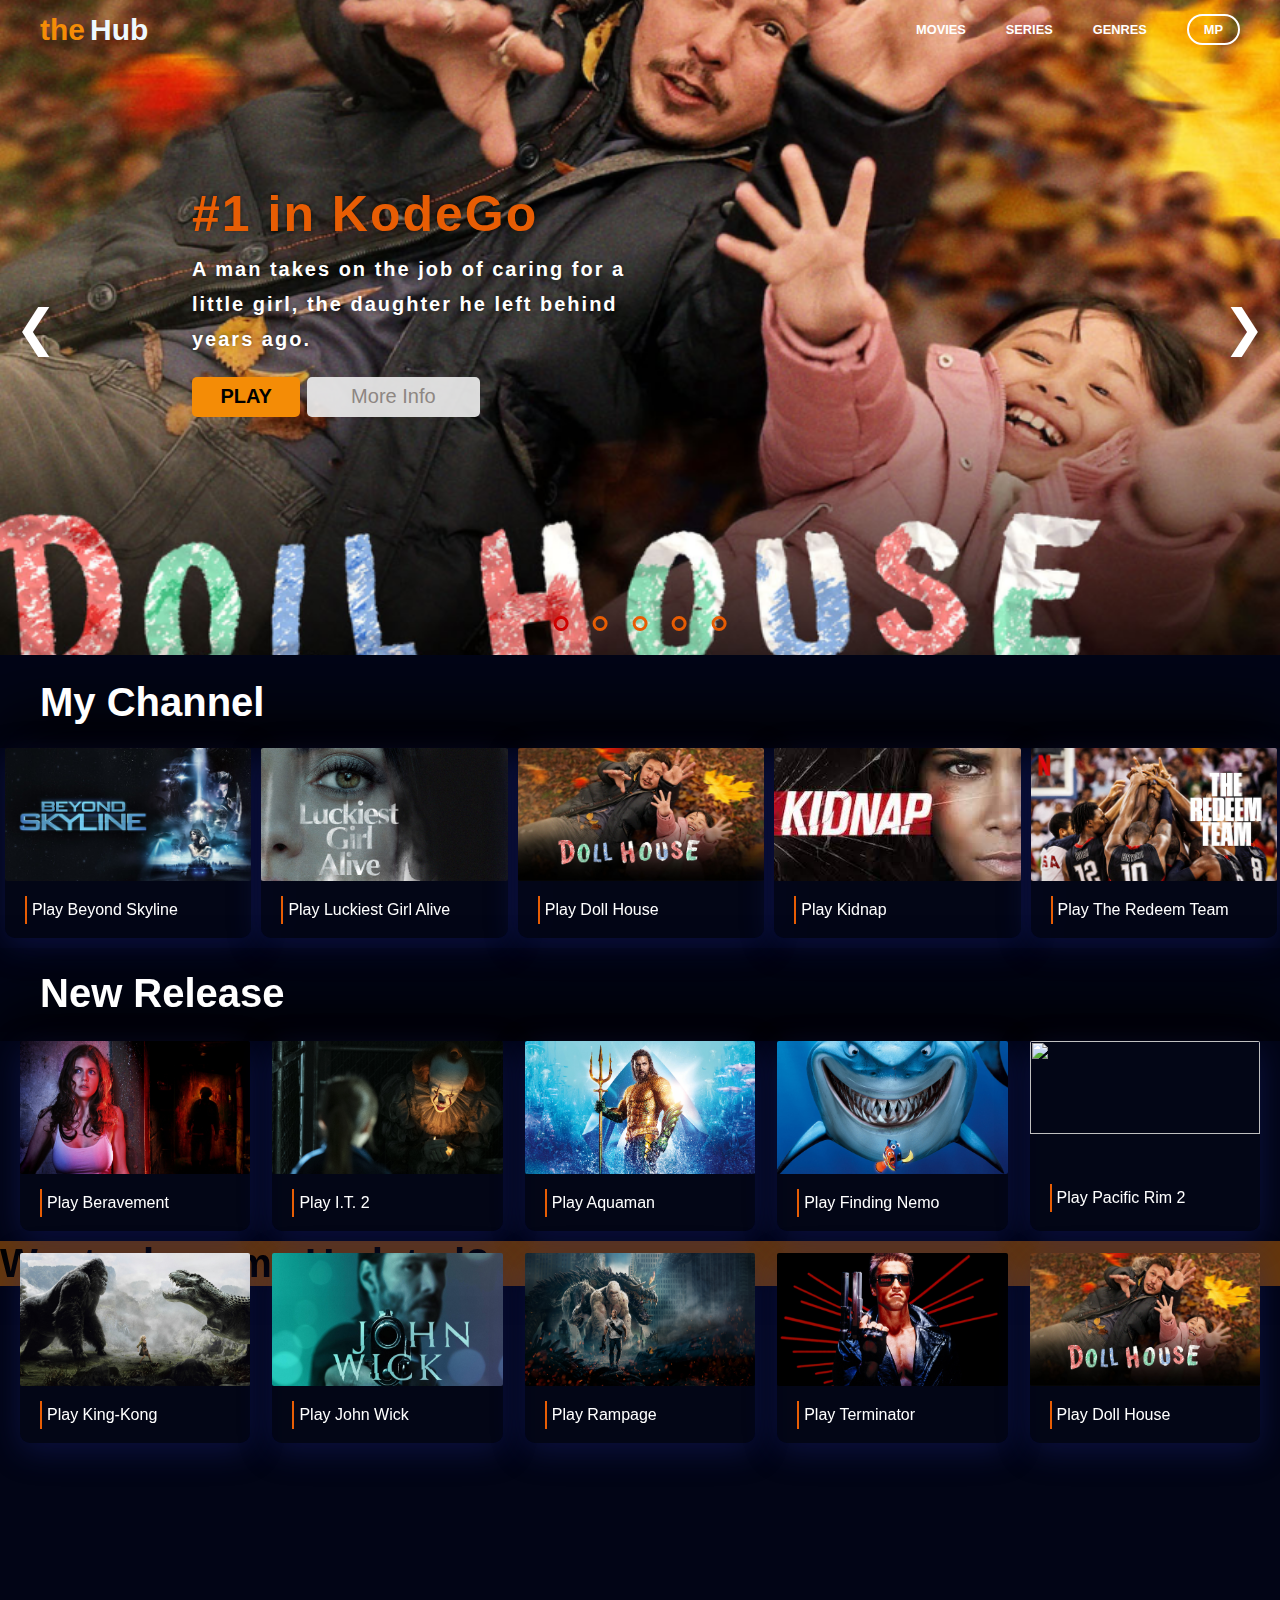
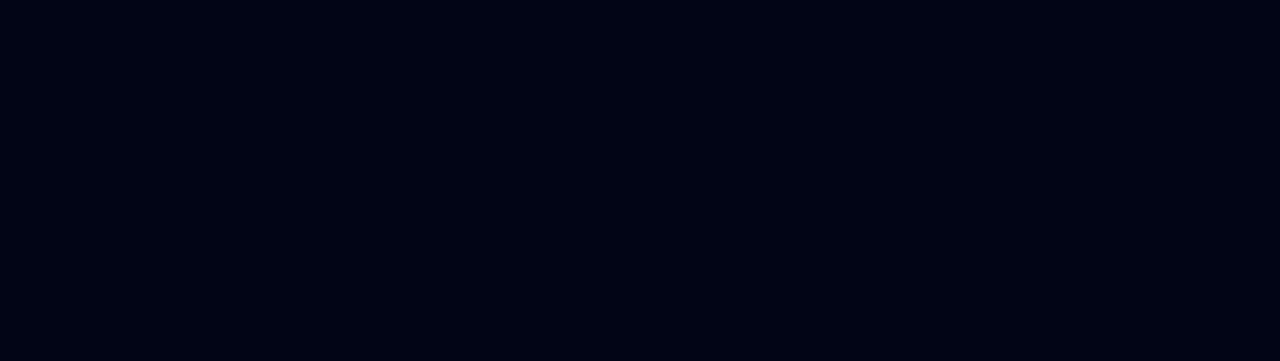
==== Home.html @ fedbc0a7 "added" ====
<!DOCTYPE html>
<html>
  <head>
    <meta http-equiv="X-UA-Compatible" content="IE=edge">
    <meta name="viewport" content="width=device-width, initial-scale=1" />
    <meta charset="UTF-8">
    <link rel="shortcut icon" href="play.png" type="image">
    <title>theHub</title>
  </head>
  <style>
    *{
	    margin: 0;
	    padding: 0;
	    box-sizing: border-box;
	    font-family: sans-serif;
    }
    body{
      background-color: #020516;
      height:50%;
    }
    header{
      height: 60px;
      width: 100%;
      position: absolute;
      top: 0;
      font-family: sans-serif;
	    z-index: 2;
    }
    #logo{
      line-height: 60px;
      margin-left: 40px;
      display: inline-block;
	    cursor: pointer;
	    font-size: 30px;
	    font-weight: bold;
	    color: #F48C06  /* official orange*/
    }
    #logo:hover{
      color: #eef9ff; /* white */
    }
    #logo-s{
	    color: #eef9ff; /* white */
	    margin-left: 5px;
    }
    #logo:hover #logo-s{
	    color: #F48C06; /* official orange*/
    }
    .sign{
	    float: right;
      font-size:80%;
	    line-height: 60px;
	    margin-right: 40px;
    }
    .sign a{
	    color: #fff;
	    font-weight: bold;
	    text-decoration: none;
    }
    .profile{
	    border: 2px solid #fff;
	    border-radius: 50px;
	    padding: 6px 15px;
    }
    .sign a:hover{
	    color:#F48C06;
	    border-color: #F48C06; 
    }
                /* 2 */
    .slider{
	    position: relative;
	    width: 100%;
	    background: #03071E; 
    }
    .myslide{
	    height: 655px;
	    display: none;
	    overflow: hidden;
    }
    .prev, .next{
	    position: absolute;
	    top: 50%;
	    transform: translate(0, -50%);
	    font-size: 50px;
	    padding: 15px;
	    cursor: pointer;
	    color: #fff;
	    transition: 0.1s;
	    user-select: none;
    }
    .prev:hover, .next:hover{
	    color: #F48C06;
    }
    .next{
	    right: 0;
    }
    .dotsbox{
	    position: absolute;
	    left: 50%;
	    transform: translate(-50%);
	    bottom: 20px;
	    cursor: pointer;
    }
    .dot{
	    display: inline-block;
	    width: 15px;
	    height: 15px;
	    border: 3px solid #E85D04;
	    border-radius: 50%;
	    margin: 0 10px;
	    cursor: pointer;
    }
        /* /2 */
    /* javascript */
    .active, .dot:hover{
      color: #D00000;
	    border-color: #D00000;
    }
    .fade {
      -webkit-animation-name: fade;
      -webkit-animation-duration: 1.5s;
      animation-name: fade;
      animation-duration: 1.5s;
    }
    @-webkit-keyframes fade {
      from {opacity: 0.8}
        to {opacity: 1}
      }

    @keyframes fade {
      from {opacity: 0.8}
        to {opacity: 1}
      }
            /* 3 */
    .txt{
	    position: absolute;
	    color: #fff;
	    letter-spacing: 2px;
	    line-height: 35px;
	    top: 30%;
	    left: 15%;
	    -webkit-animation-name: posi;
  	  -webkit-animation-duration: 2s;
  	  animation-name: posi;
  	  animation-duration: 2s;
	    z-index: 1;
    }
    @-webkit-keyframes posi {
      from {left: 25%;}
      to {left: 15%;}
    }
    @keyframes posi {
    from {left: 25%;}
    to {left: 15%;}
    }
    .txt h1{
	    color: #E85D04;
	    font-size: 50px;
      font-family: sans-serif;
	    margin-bottom: 20px;
      text-shadow: 0px -1px 4px rgba(0,0,0,0.55); 
    }
    .txt p{
	    font-weight: bold;
      width:100%;
	    font-size: 20px;
      text-shadow: 0px -1px 4px rgba(0,0,0,0.55);
      margin-bottom:20px;
    }
    .playbtn{
      color: black;
      background-color: #F48C06;
      height:40px;
	    font-size: 20px;
	    padding:5px 10px 5px 10px;
      text-decoration: none;
      border:0px;
      border-radius: 5px;
      width:25%;
    }
    .morebtn{
      color: #97908b;
      height:40px;
	    font-size: 20px;
	    padding:5px 10px 5px 10px;
      text-decoration: none;
      border:0px;
      opacity: 0.9;
      border-radius: 5px;
      width:40%;
    }
    .playbtn:hover, .morebtn:hover{
	    opacity: 0.5;
    }
          /* /3 */

          /* 4 */
    .slideimg{
	    transform: scale(1.5, 1.5);
	    -webkit-animation-name: zoomin;
      -webkit-animation-duration: 40s;
  	  animation-name: zoomin;
  	  animation-duration: 40s;
    }
    @-webkit-keyframes zoomin {
    from {transform: scale(1, 1);}
    to {transform: scale(1.5, 1.5);}
    }
    @keyframes zoomin {
    from {transform: scale(1, 1);}
    to {transform: scale(1.5, 1.5);}
    }
   
    /*Small Features with FLex*/
    .cemetery {
      position: absolute;
      font-size: 125%;
      flex-direction: row;
      width:100%;
      height:100%;
      display: block;
      margin-top: 25px;
      text-shadow: 0px 4px 10px 2px gray;
    }
    .cemetery2 {
      position: absolute;
      font-size: 100%;
      width:100%;
      height:110%;
      flex-wrap:nowrap;
      flex-direction: row;
      text-shadow: 0px 4px 10px 2px gray;
      margin-top:0px;
      padding-top:0px;
    }
    .casket {
      display: flex;
      flex-direction: row;
      width: 100%;
      height:200px;
      margin-top: 0px;
      flex-wrap: nowrap;
      align-content: flex-start;
      text-align: center;
      justify-content: center;
      gap: 2px;
      box-shadow: 5px -21px 67px 5px rgba(0, 0, 0, 1);
    }
    .casket2 {
      display: flex;
      flex-direction: row;
      width: 100%;
      height:200px;
      margin-top: 0px;
      display: flex;
      flex-wrap: wrap;
      align-content: flex-start;
      text-align:left;
      justify-content: center;
      gap: 2px;
      box-shadow: 5px -21px 67px 5px rgba(0, 0, 0, 1);
    }
    .lineups {
      align-content: flex-start;  
      width: 20%;
      height: 190px;
      padding-bottom: 0px;
      margin: 0px 3px 3px 5px;
      background: rgba( 36, 34, 34, 0.05 );
      box-shadow: 0 8px 32px 0 rgba( 31, 38, 135, 0.37 );
      backdrop-filter: blur( 18px );
      -webkit-backdrop-filter: blur( 18px );
      border-radius: 10px;
    }
    .lineups2 {
      align-content: flex-start;  
      width: 18%;
      height: 95%;
      margin: 0px 10px 20px 10px;
      background: rgba( 36, 34, 34, 0.05 );
      box-shadow: 0 8px 32px 0 rgba( 31, 38, 135, 0.37 );
      backdrop-filter: blur( 18px );
      -webkit-backdrop-filter: blur( 18px );
      border-radius: 10px;
    }
    img {
      width: 100%;
      height:70%;
      border-radius: 2px;
    }
    .zoomin .lineups{
      height: 100%;
      width: 100%;
      border-radius: 2px;
      -webkit-transition: all 0.8s ease;
      -moz-transition: all 0.8s ease;
      -ms-transition: all 0.8s ease;
      transition: all 0.8s ease;
    }
    .zoomin .lineups2{
      height: 100%;
      width: 100%;
      border-radius: 2px;
      -webkit-transition: all 0.8s ease;
      -moz-transition: all 0.8s ease;
      -ms-transition: all 0.8s ease;
      transition: all 0.8s ease;
    }
    .lineups-content{
      text-align: left;
      color:white;
      margin:10px 20px;
      font-size: 80%;
      padding:5px;
      border-left: 2px  solid#E85D04;
    }
     .lineups:hover {
      height:105%;
      margin:2px;
      justify-content: center;
      display:block;
      border-radius: 5px;
    }
    .lineups2:hover {
      height:100%;
      margin:2px;
      justify-content: center;
      display:block;
      border-radius: 5px;
    }
    @media (max-width: 800px) {
      .box {
        flex: 50%;
      }
    }
     /*Responsiveness in Tablet*/
     @media screen and (max-width: 800px){
	    .myslide{
		    height: 500px;
      }
	      .txt{
		      letter-spacing: 2px;
		      line-height: 25px;
		      top: 50%;
		      left: 50%;
		      transform: translate(-50%, -50%);
		      -webkit-animation-name: posi2;
		      -webkit-animation-duration: 2s;
		      animation-name: posi2;
		      animation-duration: 2s;
	    }
	  @-webkit-keyframes posi2 {
	    from {top: 35%;}
	      to {top: 50%;}
	    }
	  @keyframes posi2 {
	    from {top: 35%;}
	      to {top: 50%;}
	  }
	  .txt h1{
		  font-size: 40px;
	  }
	  .txt p{
		  font-size: 13px;
      font-family:'Franklin Gothic Medium', 'Arial Narrow', Arial, sans-serif;
    }
  }
        /*responsiveness in smaller machine*/
    @media screen and (max-width: 520px){
	    .txt h1{
		    font-size: 20px;
		    margin-bottom: 20px;
    }
	  .sign{
		  margin-right: 5px;
	  }
	  .sign a{
		font-size: 8px;
	    }
    .txt p{
      font-size:10px;
      line-height: 10px;
      margin-bottom:20px;
      width:100%;
    }
    .playbtn, .morebtn{
      font-size:10px;
    }
    .lineups{
      height:50%;
    }
    .cemetery, .cemetery2 h1{
      font-size: 80%;
    }
    .dot{
      width:10px;
      height:10px;
      bottom:50px;
    }
    .myslide{
      height:300px;
    }
    }
    /*responsiveness in smallest machine*/
  @media screen and (max-width: 400px){
    .cemetery{
      display: flex;
      align-items: flex-start;
      flex-wrap: wrap;
    }
    .casket{
      margin-top: 0;
    }
    .cemetery2{
      visibility:hidden;
    }
  }
  </style>
  <body>
      <header>
        <div id="logo">the<span id="logo-s">Hub</span></div>
        <span class="sign"><a class="profile" href="#">MP</a></span>
        <span class="sign"><a href="#">GENRES</a></span>
        <span class="sign"><a href="#">SERIES</a></span>
        <span class="sign"><a href="#">MOVIES</a></span>
      </header>
      
        <div class="slider">
        <!-- fade css -->
        <div class="myslide fade">
          <div class="txt">
            <h1>#1 in KodeGo</h1>
            <p>A man takes on the job of caring for a<br>little girl, the daughter he left behind<br>years ago.</p>
            <a href="#"><button class="playbtn"><b>PLAY</b></button></a>
            <a href="#"><button class="morebtn">More Info</button></a>
          </div>
          <img class="slideimg" src="3.png" style="width: 100%; height: 100%;">
        </div>
        
        <div class="myslide fade">
          <div class="txt">
            <h1>#1 in WD28</h1>
            <p>Mensa-fied best friends and roommates Leonard<br>and Sheldon, physicists who work at the California<br>Institute of Technology, may be able to tell everybody<br>more than they want to know about quantum physics,<br>but getting through most basic social situations,<br>especially ones involving women, totally baffles them.</p>
            <a href="#"><button class="playbtn"><b>PLAY</b></button></a>
            <a href="#"><button class="morebtn">More Info</button></a>
          </div>
          <img class="slideimg" src="11.jpg" style="width: 100%; height: 100%;">
        </div>
        
        <div class="myslide fade">
          <div class="txt">
            <h1>New Release</h1>
            <p> A midnight showing of an early 1970's horror<br>movie turns to chaos when the Killer from<br>the movie comes out of the film to attack<br>those in the theater.</p>
            <a href="#"><button class="playbtn"><b>PLAY</b></button></a>
            <a href="#"><button class="morebtn">More Info</button></a>
          </div>
          <img src="9.jpg" class="slideimg" style="width: 100%; height: 100%;">
        </div>
        
        <div class="myslide fade">
          <div class="txt">
            <h1>New Release</h1>
            <p>A seventeen-year-old aristocrat falls in love<br>with a kind but poor artist aboard the luxurious,<br>ill-fated R.M.S. Titanic.</p>
            <a href="#"><button class="playbtn"><b>PLAY</b></button></a>
            <a href="#"><button class="morebtn">More Info</button></a>
          </div>
          <img src="10.jpg" class="slideimg" style="width: 100%; height: 100%;">
        </div>
        
        <div class="myslide fade">
          <div class="txt">
            <h1>Hot Topic</h1>
            <p>14th-century knights transport a suspected witch<br>to a monastery, where monks deduce that her powers<br>could be the source of the Black Plague.</p>
            <a href="#"><button class="playbtn"><b>PLAY</b></button></a>
            <a href="#"><button class="morebtn">More Info</button></a>
          </div>
          <img src="7.jpg" class="slideimg" style="width: 100%; height: 100%;">
        </div>
        <!-- /fade css -->
        
        <!-- onclick js -->
        <a class="prev" onclick="plusSlides(-1)">&#10094;</a>
          <a class="next" onclick="plusSlides(1)">&#10095;</a>
        
        <div class="dotsbox" style="text-align:center">
          <span class="dot" onclick="currentSlide(1)"></span>
          <span class="dot" onclick="currentSlide(2)"></span>
          <span class="dot" onclick="currentSlide(3)"></span>
          <span class="dot" onclick="currentSlide(4)"></span>
          <span class="dot" onclick="currentSlide(5)"></span>
        </div>
        <!-- /onclick js -->
      </div>
    
    <div class="cemetery">
      <h1 style=" color:white; margin-left: 40px; margin-bottom:0px;">My Channel</h1>
      <br>
        <div class="casket">
        <div class="lineups  zoomin">
          <img src="1.jpg" />
          <p class="lineups-content">Play Beyond Skyline</p>
        </div>
        <div class="lineups zoomin">
          <img src="2.jpg" />
          <p class="lineups-content">Play Luckiest Girl Alive</p>
        </div>
        <div class="lineups zoomin">
          <img src="3.png" />
          <p class="lineups-content">Play Doll House</p>
        </div>
        <div class="lineups zoomin">
          <img src="4.jfif" />
          <p class="lineups-content">Play Kidnap</p>
        </div>
        <div class="lineups zoomin">
          <img src="5.jpg" />
          <p class="lineups-content">Play The Redeem Team</p>
        </div>
    </div>
      <br>
      <div class="cemetery2">
        <h1 style=" color:white; margin-left: 40px; margin-bottom:2px;">New Release</h1>
        <br>
        <div class="casket2">
          <div class="lineups2">
            <img src="Beravement.jpg"/>
            <p class="lineups-content">Play Beravement</p>
          </div>
          <div class="lineups2">
            <img src="IT.jpg" />
            <p class="lineups-content">Play I.T. 2</p>
          </div>
          <div class="lineups2">
            <img src="Aquaman.jpg" />
            <p class="lineups-content">Play Aquaman</p>
          </div>
          <div class="lineups2">
            <img src="Finding Nemo.jpg" />
            <p class="lineups-content">Play Finding Nemo</p>
          </div>
          <div class="lineups2">
            <img src="Pacific Rim 2.jpg" />
            <p class="lineups-content">Play Pacific Rim 2</p>
          </div>
          <div class="lineups2">
            <img src="King Kong.jpg" />
            <p class="lineups-content">Play King-Kong</p>
          </div>
          <div class="lineups2">
            <img src="John Wick.jpg" />
            <p class="lineups-content">Play John Wick</p>
          </div>
          <div class="lineups2">
            <img src="Rampage.jpg" />
            <p class="lineups-content">Play Rampage</p>
          </div>
          <div class="lineups2">
            <img src="Terminator.jpg" />
            <p class="lineups-content">Play Terminator</p>
          </div>
          <div class="lineups2">
            <img src="3.png" />
            <p class="lineups-content">Play Doll House</p>
        </div>
    </div>

    <div class="row" style="background-color:#65370D">
      <h1>Want o become Updated?</h1>
    </div>
    
    <script>
      const myslide = document.querySelectorAll('.myslide'),
	    dot = document.querySelectorAll('.dot');
        let counter = 1;
          slidefun(counter);

      let timer = setInterval(autoSlide, 8000);
        function autoSlide() {
	        counter += 1;
	        slidefun(counter);
      }
        function plusSlides(n) {
	        counter += n;
	        slidefun(counter);
	        resetTimer();
      }
      function currentSlide(n) {
	      counter = n;
	      slidefun(counter);
	      resetTimer();
      }
      function resetTimer() {
	      clearInterval(timer);
	      timer = setInterval(autoSlide, 8000);
      }
      function slidefun(n) {
	
	      let i;
	      for(i = 0;i<myslide.length;i++){
		    myslide[i].style.display = "none";
	    }
	      for(i = 0;i<dot.length;i++) {
		    dot[i].className = dot[i].className.replace(' active', '');
	    }
	    if(n > myslide.length){
	   counter = 1;
	     }
	    if(n < 1){
	    counter = myslide.length;
	    }
	    myslide[counter - 1].style.display = "block";
	      dot[counter - 1].className += " active";
      }
    </script>
  </body>
</html>
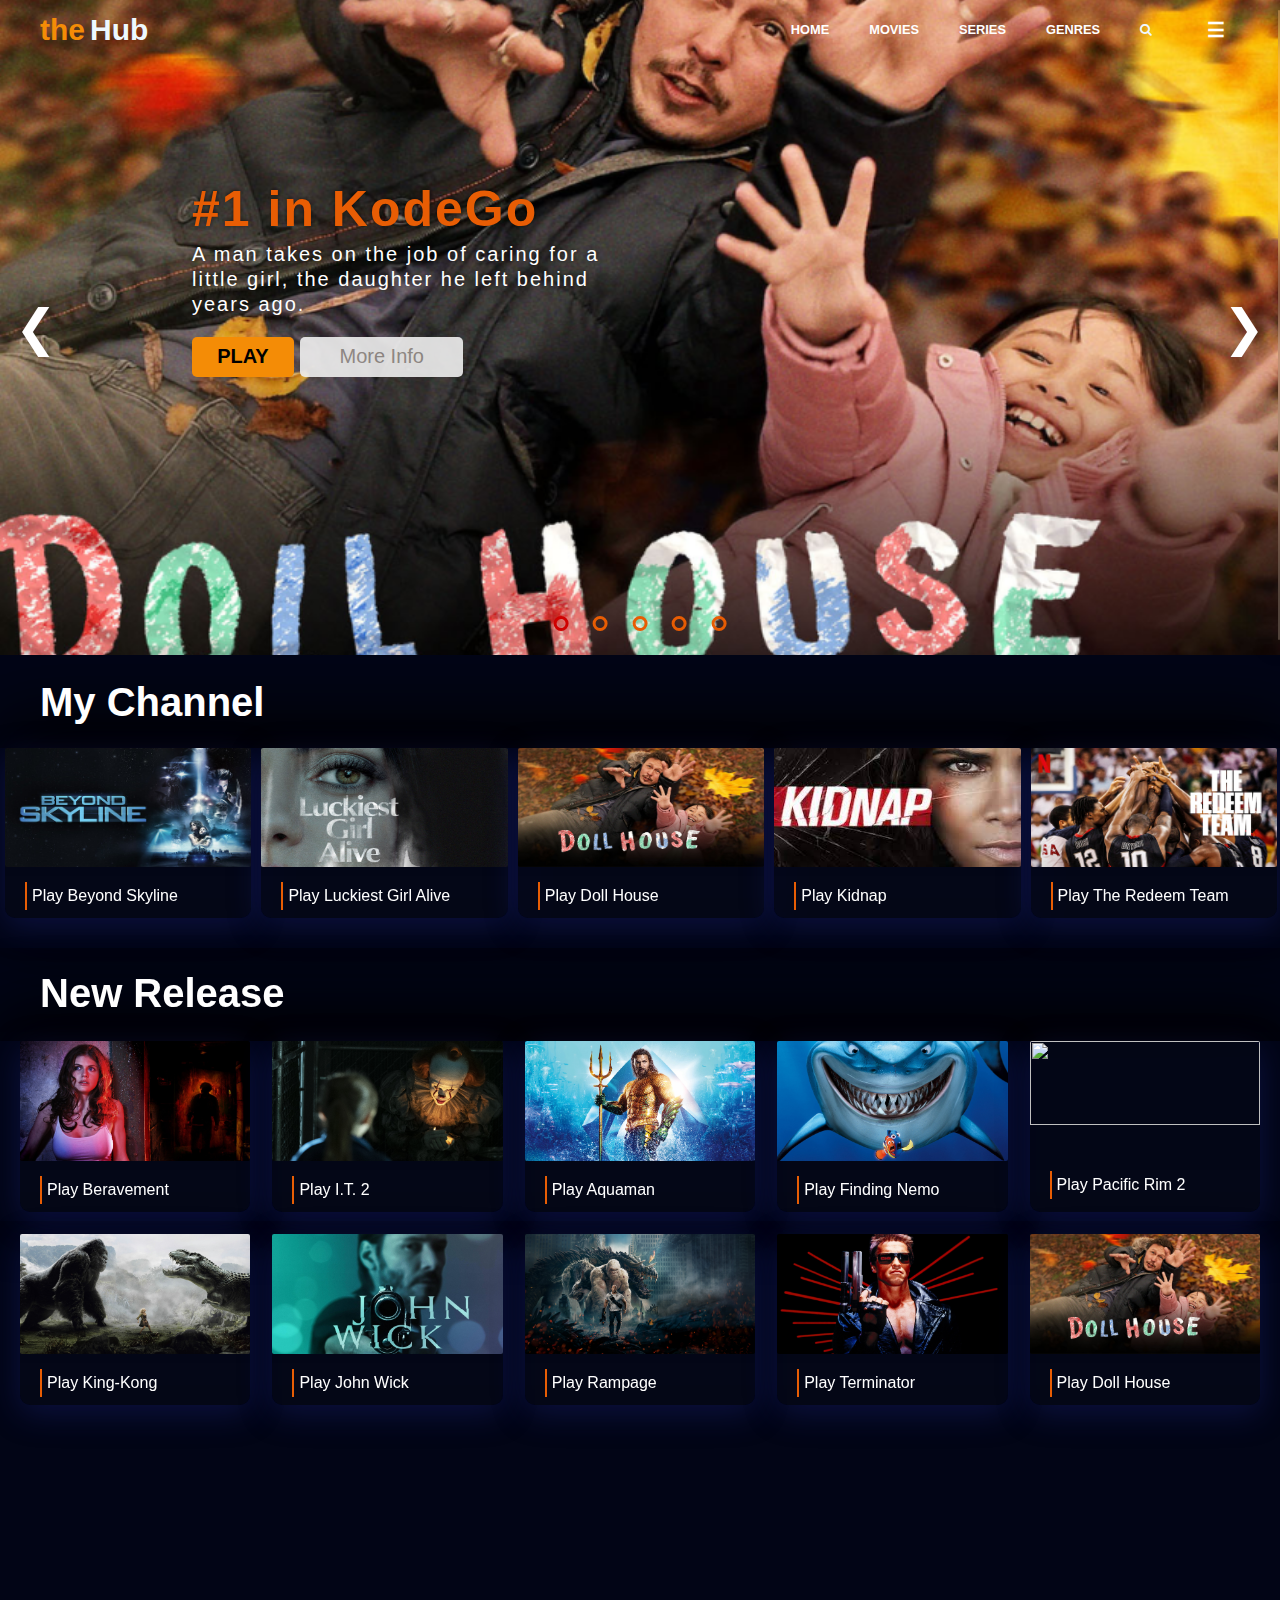
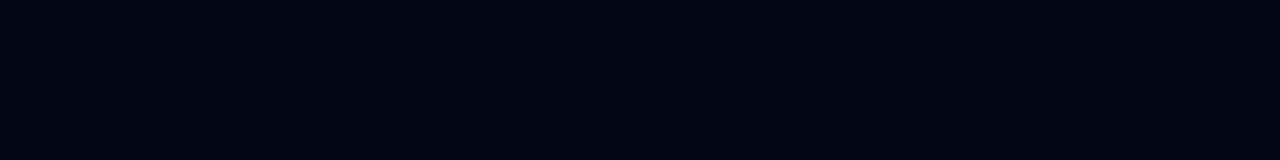
==== commit bd2b799a: "update" ====
--- a/Home.html
+++ b/Home.html
@@ -5,423 +5,40 @@
     <meta name="viewport" content="width=device-width, initial-scale=1" />
     <meta charset="UTF-8">
     <link rel="shortcut icon" href="play.png" type="image">
+    <link rel="stylesheet" href="index.css">
+    <link rel="stylesheet" href="https://cdnjs.cloudflare.com/ajax/libs/font-awesome/4.7.0/css/font-awesome.min.css">
     <title>theHub</title>
   </head>
-  <style>
-    *{
-	    margin: 0;
-	    padding: 0;
-	    box-sizing: border-box;
-	    font-family: sans-serif;
-    }
-    body{
-      background-color: #020516;
-      height:50%;
-    }
-    header{
-      height: 60px;
-      width: 100%;
-      position: absolute;
-      top: 0;
-      font-family: sans-serif;
-	    z-index: 2;
-    }
-    #logo{
-      line-height: 60px;
-      margin-left: 40px;
-      display: inline-block;
-	    cursor: pointer;
-	    font-size: 30px;
-	    font-weight: bold;
-	    color: #F48C06  /* official orange*/
-    }
-    #logo:hover{
-      color: #eef9ff; /* white */
-    }
-    #logo-s{
-	    color: #eef9ff; /* white */
-	    margin-left: 5px;
-    }
-    #logo:hover #logo-s{
-	    color: #F48C06; /* official orange*/
-    }
-    .sign{
-	    float: right;
-      font-size:80%;
-	    line-height: 60px;
-	    margin-right: 40px;
-    }
-    .sign a{
-	    color: #fff;
-	    font-weight: bold;
-	    text-decoration: none;
-    }
-    .profile{
-	    border: 2px solid #fff;
-	    border-radius: 50px;
-	    padding: 6px 15px;
-    }
-    .sign a:hover{
-	    color:#F48C06;
-	    border-color: #F48C06; 
-    }
-                /* 2 */
-    .slider{
-	    position: relative;
-	    width: 100%;
-	    background: #03071E; 
-    }
-    .myslide{
-	    height: 655px;
-	    display: none;
-	    overflow: hidden;
-    }
-    .prev, .next{
-	    position: absolute;
-	    top: 50%;
-	    transform: translate(0, -50%);
-	    font-size: 50px;
-	    padding: 15px;
-	    cursor: pointer;
-	    color: #fff;
-	    transition: 0.1s;
-	    user-select: none;
-    }
-    .prev:hover, .next:hover{
-	    color: #F48C06;
-    }
-    .next{
-	    right: 0;
-    }
-    .dotsbox{
-	    position: absolute;
-	    left: 50%;
-	    transform: translate(-50%);
-	    bottom: 20px;
-	    cursor: pointer;
-    }
-    .dot{
-	    display: inline-block;
-	    width: 15px;
-	    height: 15px;
-	    border: 3px solid #E85D04;
-	    border-radius: 50%;
-	    margin: 0 10px;
-	    cursor: pointer;
-    }
-        /* /2 */
-    /* javascript */
-    .active, .dot:hover{
-      color: #D00000;
-	    border-color: #D00000;
-    }
-    .fade {
-      -webkit-animation-name: fade;
-      -webkit-animation-duration: 1.5s;
-      animation-name: fade;
-      animation-duration: 1.5s;
-    }
-    @-webkit-keyframes fade {
-      from {opacity: 0.8}
-        to {opacity: 1}
-      }
-
-    @keyframes fade {
-      from {opacity: 0.8}
-        to {opacity: 1}
-      }
-            /* 3 */
-    .txt{
-	    position: absolute;
-	    color: #fff;
-	    letter-spacing: 2px;
-	    line-height: 35px;
-	    top: 30%;
-	    left: 15%;
-	    -webkit-animation-name: posi;
-  	  -webkit-animation-duration: 2s;
-  	  animation-name: posi;
-  	  animation-duration: 2s;
-	    z-index: 1;
-    }
-    @-webkit-keyframes posi {
-      from {left: 25%;}
-      to {left: 15%;}
-    }
-    @keyframes posi {
-    from {left: 25%;}
-    to {left: 15%;}
-    }
-    .txt h1{
-	    color: #E85D04;
-	    font-size: 50px;
-      font-family: sans-serif;
-	    margin-bottom: 20px;
-      text-shadow: 0px -1px 4px rgba(0,0,0,0.55); 
-    }
-    .txt p{
-	    font-weight: bold;
-      width:100%;
-	    font-size: 20px;
-      text-shadow: 0px -1px 4px rgba(0,0,0,0.55);
-      margin-bottom:20px;
-    }
-    .playbtn{
-      color: black;
-      background-color: #F48C06;
-      height:40px;
-	    font-size: 20px;
-	    padding:5px 10px 5px 10px;
-      text-decoration: none;
-      border:0px;
-      border-radius: 5px;
-      width:25%;
-    }
-    .morebtn{
-      color: #97908b;
-      height:40px;
-	    font-size: 20px;
-	    padding:5px 10px 5px 10px;
-      text-decoration: none;
-      border:0px;
-      opacity: 0.9;
-      border-radius: 5px;
-      width:40%;
-    }
-    .playbtn:hover, .morebtn:hover{
-	    opacity: 0.5;
-    }
-          /* /3 */
-
-          /* 4 */
-    .slideimg{
-	    transform: scale(1.5, 1.5);
-	    -webkit-animation-name: zoomin;
-      -webkit-animation-duration: 40s;
-  	  animation-name: zoomin;
-  	  animation-duration: 40s;
-    }
-    @-webkit-keyframes zoomin {
-    from {transform: scale(1, 1);}
-    to {transform: scale(1.5, 1.5);}
-    }
-    @keyframes zoomin {
-    from {transform: scale(1, 1);}
-    to {transform: scale(1.5, 1.5);}
-    }
-   
-    /*Small Features with FLex*/
-    .cemetery {
-      position: absolute;
-      font-size: 125%;
-      flex-direction: row;
-      width:100%;
-      height:100%;
-      display: block;
-      margin-top: 25px;
-      text-shadow: 0px 4px 10px 2px gray;
-    }
-    .cemetery2 {
-      position: absolute;
-      font-size: 100%;
-      width:100%;
-      height:110%;
-      flex-wrap:nowrap;
-      flex-direction: row;
-      text-shadow: 0px 4px 10px 2px gray;
-      margin-top:0px;
-      padding-top:0px;
-    }
-    .casket {
-      display: flex;
-      flex-direction: row;
-      width: 100%;
-      height:200px;
-      margin-top: 0px;
-      flex-wrap: nowrap;
-      align-content: flex-start;
-      text-align: center;
-      justify-content: center;
-      gap: 2px;
-      box-shadow: 5px -21px 67px 5px rgba(0, 0, 0, 1);
-    }
-    .casket2 {
-      display: flex;
-      flex-direction: row;
-      width: 100%;
-      height:200px;
-      margin-top: 0px;
-      display: flex;
-      flex-wrap: wrap;
-      align-content: flex-start;
-      text-align:left;
-      justify-content: center;
-      gap: 2px;
-      box-shadow: 5px -21px 67px 5px rgba(0, 0, 0, 1);
-    }
-    .lineups {
-      align-content: flex-start;  
-      width: 20%;
-      height: 190px;
-      padding-bottom: 0px;
-      margin: 0px 3px 3px 5px;
-      background: rgba( 36, 34, 34, 0.05 );
-      box-shadow: 0 8px 32px 0 rgba( 31, 38, 135, 0.37 );
-      backdrop-filter: blur( 18px );
-      -webkit-backdrop-filter: blur( 18px );
-      border-radius: 10px;
-    }
-    .lineups2 {
-      align-content: flex-start;  
-      width: 18%;
-      height: 95%;
-      margin: 0px 10px 20px 10px;
-      background: rgba( 36, 34, 34, 0.05 );
-      box-shadow: 0 8px 32px 0 rgba( 31, 38, 135, 0.37 );
-      backdrop-filter: blur( 18px );
-      -webkit-backdrop-filter: blur( 18px );
-      border-radius: 10px;
-    }
-    img {
-      width: 100%;
-      height:70%;
-      border-radius: 2px;
-    }
-    .zoomin .lineups{
-      height: 100%;
-      width: 100%;
-      border-radius: 2px;
-      -webkit-transition: all 0.8s ease;
-      -moz-transition: all 0.8s ease;
-      -ms-transition: all 0.8s ease;
-      transition: all 0.8s ease;
-    }
-    .zoomin .lineups2{
-      height: 100%;
-      width: 100%;
-      border-radius: 2px;
-      -webkit-transition: all 0.8s ease;
-      -moz-transition: all 0.8s ease;
-      -ms-transition: all 0.8s ease;
-      transition: all 0.8s ease;
-    }
-    .lineups-content{
-      text-align: left;
-      color:white;
-      margin:10px 20px;
-      font-size: 80%;
-      padding:5px;
-      border-left: 2px  solid#E85D04;
-    }
-     .lineups:hover {
-      height:105%;
-      margin:2px;
-      justify-content: center;
-      display:block;
-      border-radius: 5px;
-    }
-    .lineups2:hover {
-      height:100%;
-      margin:2px;
-      justify-content: center;
-      display:block;
-      border-radius: 5px;
-    }
-    @media (max-width: 800px) {
-      .box {
-        flex: 50%;
-      }
-    }
-     /*Responsiveness in Tablet*/
-     @media screen and (max-width: 800px){
-	    .myslide{
-		    height: 500px;
-      }
-	      .txt{
-		      letter-spacing: 2px;
-		      line-height: 25px;
-		      top: 50%;
-		      left: 50%;
-		      transform: translate(-50%, -50%);
-		      -webkit-animation-name: posi2;
-		      -webkit-animation-duration: 2s;
-		      animation-name: posi2;
-		      animation-duration: 2s;
-	    }
-	  @-webkit-keyframes posi2 {
-	    from {top: 35%;}
-	      to {top: 50%;}
-	    }
-	  @keyframes posi2 {
-	    from {top: 35%;}
-	      to {top: 50%;}
-	  }
-	  .txt h1{
-		  font-size: 40px;
-	  }
-	  .txt p{
-		  font-size: 13px;
-      font-family:'Franklin Gothic Medium', 'Arial Narrow', Arial, sans-serif;
-    }
-  }
-        /*responsiveness in smaller machine*/
-    @media screen and (max-width: 520px){
-	    .txt h1{
-		    font-size: 20px;
-		    margin-bottom: 20px;
-    }
-	  .sign{
-		  margin-right: 5px;
-	  }
-	  .sign a{
-		font-size: 8px;
-	    }
-    .txt p{
-      font-size:10px;
-      line-height: 10px;
-      margin-bottom:20px;
-      width:100%;
-    }
-    .playbtn, .morebtn{
-      font-size:10px;
-    }
-    .lineups{
-      height:50%;
-    }
-    .cemetery, .cemetery2 h1{
-      font-size: 80%;
-    }
-    .dot{
-      width:10px;
-      height:10px;
-      bottom:50px;
-    }
-    .myslide{
-      height:300px;
-    }
-    }
-    /*responsiveness in smallest machine*/
-  @media screen and (max-width: 400px){
-    .cemetery{
-      display: flex;
-      align-items: flex-start;
-      flex-wrap: wrap;
-    }
-    .casket{
-      margin-top: 0;
-    }
-    .cemetery2{
-      visibility:hidden;
-    }
-  }
-  </style>
   <body>
       <header>
         <div id="logo">the<span id="logo-s">Hub</span></div>
-        <span class="sign"><a class="profile" href="#">MP</a></span>
-        <span class="sign"><a href="#">GENRES</a></span>
-        <span class="sign"><a href="#">SERIES</a></span>
-        <span class="sign"><a href="#">MOVIES</a></span>
+        <span class="sign"><a class="profile openbtn" href="#" onclick="openNav()">☰</a></span>
+        <div id="mySidebar" class="sidebar">
+          <a href="javascript:void(0)" class="closebtn" onclick="closeNav()">×</a>
+          <img src="man.png" style="height:50px; width:50px; margin:0px 20px 30px 20px;"/>
+          <hr>
+          <a href="#">My Profile</a>
+          <a href="#">My Subscriptions</a>
+          <a href="#">My Channel</a>
+          <hr>
+          <a href="#">Settings</a>
+          <a href="#">Privacy</a>
+          <a href="sign.html">Log-Out</a>
+          
+        </div>
+        <span class="sign" type="submit"><i class="fa fa-search" style="color:aliceblue"></i></span>
+        <span class="sign dropdown"><a href="#">GENRES</a>
+          <div class="dropdown-content">
+            <p>Horror</p>
+            <p>Sci-Fi</p>
+            <p>Romance</p>
+            <p>Comedy</p>
+            <p>Documentaries</p>
+            <p>Action</p>
+          </div></span>
+        <span class="sign"><a href="Movies.html">SERIES</a></span>
+        <span class="sign"><a href="Movies.html">MOVIES</a></span>
+        <span class="sign"><a href="Home.html">HOME</a></span>
       </header>
       
         <div class="slider">
@@ -516,6 +133,7 @@
           <p class="lineups-content">Play The Redeem Team</p>
         </div>
     </div>
+
       <br>
       <div class="cemetery2">
         <h1 style=" color:white; margin-left: 40px; margin-bottom:2px;">New Release</h1>
@@ -562,12 +180,17 @@
             <p class="lineups-content">Play Doll House</p>
         </div>
     </div>
-
-    <div class="row" style="background-color:#65370D">
-      <h1>Want o become Updated?</h1>
-    </div>
-    
     <script>
+      function openNav() {
+        document.getElementById("mySidebar").style.width = "250px";
+        document.getElementById("main").style.marginLeft = "250px";
+      }
+
+      function closeNav() {
+        document.getElementById("mySidebar").style.width = "0";
+        document.getElementById("main").style.marginLeft= "0";
+        }
+
       const myslide = document.querySelectorAll('.myslide'),
 	    dot = document.querySelectorAll('.dot');
         let counter = 1;
--- a/index.css
+++ b/index.css
@@ -0,0 +1,612 @@
+* {
+  margin: 0;
+  padding: 0;
+  box-sizing: border-box;
+  font-family: sans-serif;
+}
+a {
+  text-decoration: none;
+}
+body {
+  background-color: #020516;
+  height: 50%;
+}
+header {
+  height: 60px;
+  width: 100%;
+  position: absolute;
+  top: 0;
+  font-family: sans-serif;
+  z-index: 2;
+}
+hr {
+  width: 80%;
+  margin-left: auto;
+  margin-right: auto;
+  background-color: #02000a;
+  opacity: 0.99;
+}
+#logo {
+  line-height: 60px;
+  margin-left: 40px;
+  display: inline-block;
+  cursor: pointer;
+  font-size: 30px;
+  font-weight: bold;
+  color: #f48c06; /* official orange*/
+}
+#logo:hover {
+  color: #eef9ff; /* white */
+}
+#logo-s {
+  color: #eef9ff; /* white */
+  margin-left: 5px;
+}
+#logo:hover #logo-s {
+  color: #f48c06; /* official orange*/
+}
+.sign {
+  float: right;
+  font-size: 80%;
+  line-height: 60px;
+  margin-right: 40px;
+}
+.sign a {
+  color: #fff;
+  font-weight: bold;
+  text-decoration: none;
+}
+.profile {
+  border: 2px solid #fff;
+  border-radius: 50px;
+  padding: 6px 15px;
+}
+.sign a:hover {
+  color: #f48c06;
+  border-color: #f48c06;
+}
+.dropdown {
+  position: relative;
+  display: inline-block;
+}
+
+.dropdown-content {
+  display: none;
+  top: 50px;
+  position: absolute;
+  font-size: 15px;
+  color: #eef9ff;
+  background: rgba(255, 255, 255, 0.25);
+  box-shadow: 0 8px 32px 0 rgba(31, 38, 135, 0.37);
+  backdrop-filter: blur(4px);
+  -webkit-backdrop-filter: blur(4px);
+  border: 1px solid rgba(255, 255, 255, 0.18);
+  border-radius: 2px;
+  min-width: 100px;
+  font-family: sans-serif;
+  padding: 0px 10px;
+  z-index: 1;
+}
+
+.dropdown:hover .dropdown-content {
+  display: block;
+  line-height: 30px;
+  color: white;
+}
+.sidebar {
+  height: 70%;
+  width: 0;
+  text-align: center;
+  position: fixed;
+  z-index: 1;
+  top: 10px;
+  right: 0;
+  background: rgba(231, 157, 64, 0.05);
+  box-shadow: 0 8px 32px 0 rgba(31, 38, 135, 0.37);
+  backdrop-filter: blur(18px);
+  -webkit-backdrop-filter: blur(18px);
+  border-radius: 10px;
+  border: 1px solid rgba(255, 255, 255, 0.18);
+  overflow-x: hidden;
+  transition: 0.5s;
+  padding-top: 60px;
+  font-size: 20%;
+}
+
+.sidebar a {
+  padding: 8px 20px 8px 32px;
+  text-decoration: none;
+  text-align: left;
+  font-size: 15px;
+  color: white;
+  display: block;
+  transition: 0.3s;
+}
+
+.sidebar a:hover {
+  color: #f48c06;
+}
+
+.sidebar .closebtn {
+  position: absolute;
+  top: 0;
+  right: 25px;
+  font-size: 36px;
+  margin-left: 50px;
+}
+
+.openbtn {
+  font-size: 20px;
+  cursor: pointer;
+  background-color: transparent;
+  color: white;
+  padding: 10px 15px;
+  border: none;
+}
+
+.openbtn:hover {
+  background-color: transparent;
+}
+
+#main {
+  transition: margin-left 0.5s;
+  padding: 16px;
+}
+
+/* On smaller screens, where height is less than 450px, change the style of the sidenav (less padding and a smaller font size) */
+@media screen and (max-height: 450px) {
+  .sidebar {
+    padding-top: 15px;
+  }
+  .sidebar a {
+    font-size: 18px;
+  }
+}
+/* 2 */
+.slider {
+  position: relative;
+  width: 100%;
+  background: #03071e;
+}
+.myslide {
+  height: 655px;
+  display: none;
+  overflow: hidden;
+}
+.prev,
+.next {
+  position: absolute;
+  top: 50%;
+  transform: translate(0, -50%);
+  font-size: 50px;
+  padding: 15px;
+  cursor: pointer;
+  color: #fff;
+  transition: 0.1s;
+  user-select: none;
+}
+.prev:hover,
+.next:hover {
+  color: #f48c06;
+}
+.next {
+  right: 0;
+}
+.dotsbox {
+  position: absolute;
+  left: 50%;
+  transform: translate(-50%);
+  bottom: 20px;
+  cursor: pointer;
+}
+.dot {
+  display: inline-block;
+  width: 15px;
+  height: 15px;
+  border: 3px solid #e85d04;
+  border-radius: 50%;
+  margin: 0 10px;
+  cursor: pointer;
+}
+/* /2 */
+/* javascript */
+.active,
+.dot:hover {
+  color: #d00000;
+  border-color: #d00000;
+}
+.fade {
+  -webkit-animation-name: fade;
+  -webkit-animation-duration: 1.5s;
+  animation-name: fade;
+  animation-duration: 1.5s;
+}
+@-webkit-keyframes fade {
+  from {
+    opacity: 0.8;
+  }
+  to {
+    opacity: 1;
+  }
+}
+
+@keyframes fade {
+  from {
+    opacity: 0.8;
+  }
+  to {
+    opacity: 1;
+  }
+}
+/* 3 */
+.txt {
+  position: absolute;
+  color: #fff;
+  letter-spacing: 2px;
+  line-height: 25px;
+  top: 30%;
+  left: 15%;
+  -webkit-animation-name: posi;
+  -webkit-animation-duration: 2s;
+  animation-name: posi;
+  animation-duration: 2s;
+  z-index: 1;
+}
+@-webkit-keyframes posi {
+  from {
+    left: 25%;
+  }
+  to {
+    left: 15%;
+  }
+}
+@keyframes posi {
+  from {
+    left: 25%;
+  }
+  to {
+    left: 15%;
+  }
+}
+.txt h1 {
+  color: #e85d04;
+  font-size: 50px;
+  font-family: sans-serif;
+  margin-bottom: 20px;
+  text-shadow: 0px -1px 4px rgba(0, 0, 0, 0.55);
+}
+.txt p {
+  width: 100%;
+  font-size: 20px;
+  text-shadow: 0px -1px 4px rgba(0, 0, 0, 0.55);
+  margin-bottom: 20px;
+  font-family: "Lato", sans-serif;
+}
+.playbtn {
+  color: black;
+  background-color: #f48c06;
+  height: 40px;
+  font-size: 20px;
+  padding: 5px 10px 5px 10px;
+  text-decoration: none;
+  border: 0px;
+  border-radius: 5px;
+  width: 25%;
+}
+.morebtn {
+  color: #97908b;
+  height: 40px;
+  font-size: 20px;
+  padding: 5px 10px 5px 10px;
+  text-decoration: none;
+  border: 0px;
+  opacity: 0.9;
+  border-radius: 5px;
+  width: 40%;
+}
+.playbtn:hover,
+.morebtn:hover {
+  opacity: 0.7;
+}
+/* /3 */
+
+/* 4 */
+.slideimg {
+  transform: scale(1.5, 1.5);
+  -webkit-animation-name: zoomin;
+  -webkit-animation-duration: 40s;
+  animation-name: zoomin;
+  animation-duration: 40s;
+}
+@-webkit-keyframes zoomin {
+  from {
+    transform: scale(1, 1);
+  }
+  to {
+    transform: scale(1.5, 1.5);
+  }
+}
+@keyframes zoomin {
+  from {
+    transform: scale(1, 1);
+  }
+  to {
+    transform: scale(1.5, 1.5);
+  }
+}
+
+/*Small Features with FLex*/
+.cemetery {
+  position: absolute;
+  font-size: 125%;
+  flex-direction: row;
+  width: 100%;
+  height: 120%;
+  display: block;
+  margin-top: 25px;
+  text-shadow: 0px 4px 10px 2px gray;
+}
+.cemetery2 {
+  position: absolute;
+  font-size: 100%;
+  width: 100%;
+  height: 70%;
+  flex-wrap: nowrap;
+  flex-direction: row;
+  text-shadow: 0px 4px 10px 2px gray;
+  margin-top: 0px;
+  margin-bottom: 0px;
+  padding-top: 0px;
+}
+.casket {
+  display: flex;
+  flex-direction: row;
+  width: 100%;
+  height: 200px;
+  margin-top: 0px;
+  flex-wrap: nowrap;
+  align-content: flex-start;
+  text-align: center;
+  justify-content: center;
+  gap: 2px;
+  box-shadow: 5px -21px 67px 5px rgba(0, 0, 0, 1);
+}
+.casket2 {
+  display: flex;
+  flex-direction: row;
+  width: 100%;
+  height: 180px;
+  margin-top: 0px;
+  display: flex;
+  flex-wrap: wrap;
+  align-content: flex-start;
+  text-align: left;
+  justify-content: center;
+  gap: 2px;
+  box-shadow: 5px -21px 67px 5px rgba(0, 0, 0, 1);
+}
+.lineups {
+  align-content: flex-start;
+  width: 20%;
+  height: 170px;
+  padding-bottom: 0px;
+  margin: 0px 3px 3px 5px;
+  background: rgba(36, 34, 34, 0.05);
+  box-shadow: 0 8px 32px 0 rgba(31, 38, 135, 0.37);
+  backdrop-filter: blur(18px);
+  -webkit-backdrop-filter: blur(18px);
+  border-radius: 10px;
+}
+.lineups2 {
+  align-content: flex-start;
+  width: 18%;
+  height: 95%;
+  margin: 0px 10px 20px 10px;
+  background: rgba(36, 34, 34, 0.05);
+  box-shadow: 0 8px 32px 0 rgba(31, 38, 135, 0.37);
+  backdrop-filter: blur(18px);
+  -webkit-backdrop-filter: blur(18px);
+  border-radius: 10px;
+}
+img {
+  width: 100%;
+  height: 70%;
+  border-radius: 2px;
+}
+.zoomin .lineups {
+  height: 100%;
+  width: 100%;
+  border-radius: 2px;
+  -webkit-transition: all 0.8s ease;
+  -moz-transition: all 0.8s ease;
+  -ms-transition: all 0.8s ease;
+  transition: all 0.8s ease;
+}
+.zoomin .lineups2 {
+  height: 100%;
+  width: 100%;
+  border-radius: 2px;
+  -webkit-transition: all 0.8s ease;
+  -moz-transition: all 0.8s ease;
+  -ms-transition: all 0.8s ease;
+  transition: all 0.8s ease;
+}
+.lineups-content {
+  text-align: left;
+  color: white;
+  margin: 10px 20px;
+  font-size: 80%;
+  padding: 5px;
+  border-left: 2px solid#E85D04;
+}
+.lineups:hover {
+  height: 105%;
+  margin: 2px;
+  justify-content: center;
+  display: block;
+  border-radius: 5px;
+}
+.lineups2:hover {
+  height: 100%;
+  margin: 2px;
+  justify-content: center;
+  display: block;
+  border-radius: 5px;
+}
+@media (max-width: 950px) {
+  .lineups-content {
+    line-height: 14px;
+    font-size: 15px;
+  }
+  .lineups,
+  .lineups2 {
+    height: 95%;
+  }
+}
+/*Responsiveness in Tablet*/
+@media screen and (max-width: 800px) {
+  .myslide {
+    height: 500px;
+  }
+  .txt {
+    letter-spacing: 2px;
+    line-height: 25px;
+    top: 50%;
+    left: 50%;
+    transform: translate(-50%, -50%);
+    -webkit-animation-name: posi2;
+    -webkit-animation-duration: 2s;
+    animation-name: posi2;
+    animation-duration: 2s;
+  }
+  @-webkit-keyframes posi2 {
+    from {
+      top: 35%;
+    }
+    to {
+      top: 50%;
+    }
+  }
+  @keyframes posi2 {
+    from {
+      top: 35%;
+    }
+    to {
+      top: 50%;
+    }
+  }
+  .txt h1 {
+    font-size: 20px;
+  }
+  .txt p {
+    font-size: 13px;
+    font-family: "Franklin Gothic Medium", "Arial Narrow", Arial, sans-serif;
+  }
+  .lineups-content {
+    font-size: 50%;
+  }
+  .box {
+    flex: 50%;
+  }
+}
+@media screen and (max-width: 640px) {
+  .lineups-content {
+    line-height: 14px;
+    font-size: 9px;
+  }
+  .myslide {
+    height: 300px;
+  }
+  .txt p {
+    font-size: 7px;
+    line-height: 10px;
+    margin-bottom: 5px;
+    width: 50%;
+  }
+  .txt p {
+    font-size: 5px;
+    line-height: 10px;
+    margin-bottom: 10px;
+    width: 100%;
+  }
+}
+/*responsiveness in smaller machine*/
+@media screen and (max-width: 520px) {
+  .txt h1 {
+    font-size: 20px;
+    margin-bottom: 20px;
+  }
+  .sign {
+    margin-right: 5px;
+  }
+  .sign a {
+    font-size: 8px;
+  }
+  .txt p {
+    font-size: 10px;
+    line-height: 10px;
+    margin-bottom: 20px;
+    width: 100%;
+  }
+  .playbtn,
+  .morebtn {
+    font-size: 10px;
+  }
+  .lineups {
+    height: 50%;
+  }
+  .cemetery,
+  .cemetery2 h1 {
+    font-size: 80%;
+  }
+  .dot {
+    width: 10px;
+    height: 10px;
+    bottom: 50px;
+  }
+  .myslide {
+    height: 300px;
+  }
+}
+/*responsiveness in smallest machine*/
+@media screen and (max-width: 450px) {
+  .casket {
+    margin-top: 0;
+  }
+  .myslide {
+    height: 200px;
+  }
+  .txt h1 {
+    font-size: 10px;
+    margin-bottom: 2px;
+  }
+  .txt p {
+    font-size: 8px;
+    line-height: 5px;
+    margin-bottom: 0px;
+    width: 100%;
+  }
+  .playbtn,
+  .morebtn {
+    font-size: 7spx;
+    height: 20px;
+  }
+  .cemetery h1 {
+    visibility: hidden;
+  }
+  .casket {
+    visibility: hidden;
+  }
+  .casket2 {
+    height: 200px;
+  }
+  .lineups-content {
+    line-height: 10px;
+    font-size: 20px;
+  }
+  .lineups2 {
+    width: 300%;
+    height: 105%;
+    margin-right: 10px;
+  }
+}
